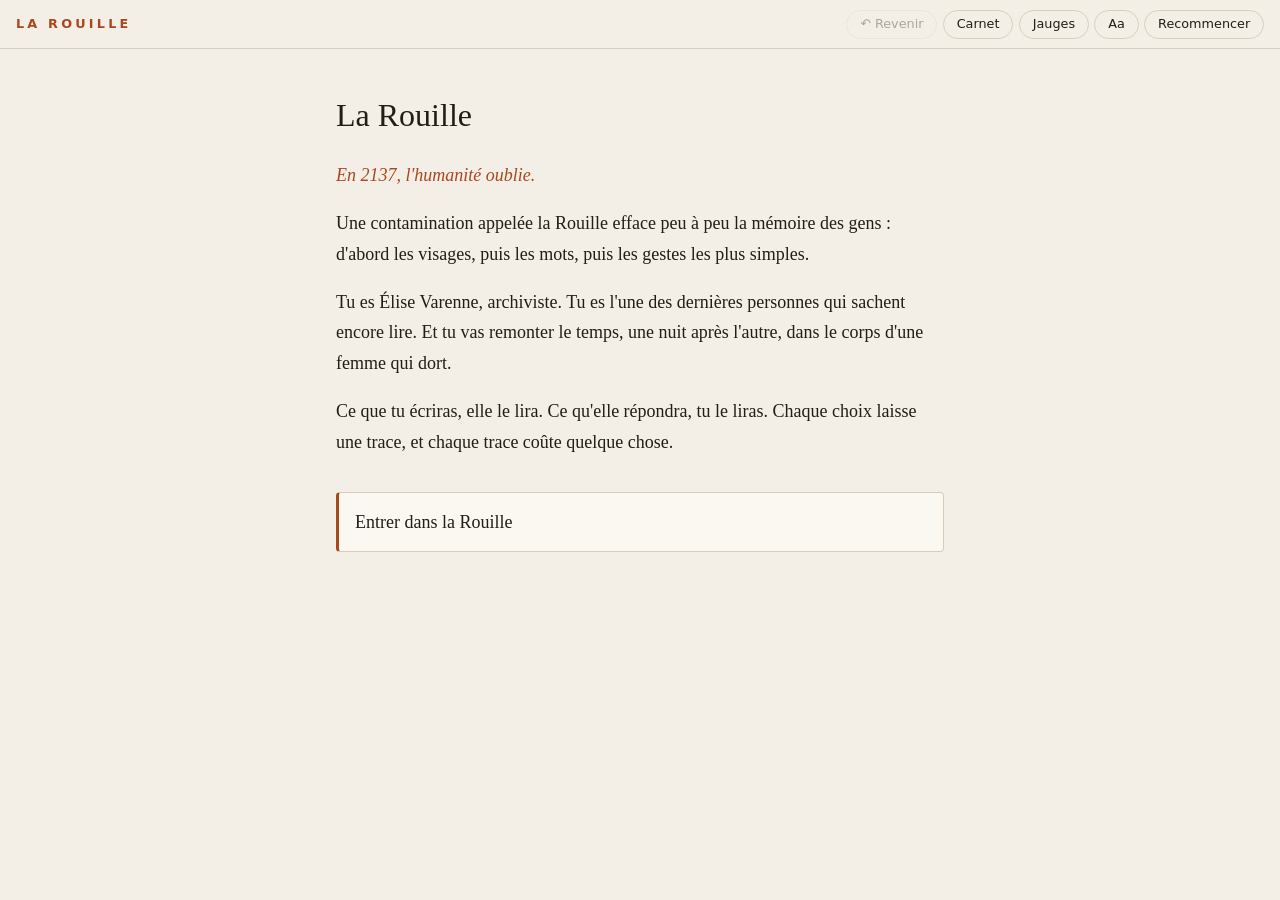
==== site/index.html @ d3f270f4 "Initialise le roman La Rouille et son livre interactif - Bible du roman : synopsis, personnages, uni" ====
<!doctype html>
<html lang="fr">
<head>
  <meta charset="utf-8">
  <meta name="viewport" content="width=device-width, initial-scale=1">
  <title>La Rouille</title>
  <meta name="description" content="La Rouille : un roman interactif de science-fiction. Écris à ton ancêtre à travers le temps.">
  <link rel="stylesheet" href="style.css">
</head>
<body data-pov="neutre">
  <header class="bar">
    <span class="brand">La Rouille</span>
    <nav aria-label="Outils">
      <button id="btn-back" type="button" title="Revenir au choix précédent">↶ Revenir</button>
      <button id="btn-carnet" type="button" aria-expanded="false" aria-controls="carnet" data-count="0">Carnet</button>
      <button id="btn-gauges" type="button" aria-expanded="false" aria-controls="gauges">Jauges</button>
      <button id="btn-font" type="button" title="Taille du texte" aria-label="Changer la taille du texte">Aa</button>
      <button id="btn-restart" type="button">Recommencer</button>
    </nav>
  </header>

  <section id="gauges" class="gauges" hidden aria-label="Jauges">
    <div id="gauge-bars"></div>
  </section>

  <main>
    <article id="scene" class="scene enter" aria-live="polite">
      <p id="chapter" class="chapter"></p>
      <h1 id="title" tabindex="-1"></h1>
      <div id="text" class="text"></div>
      <div id="choices" class="choices"></div>
    </article>
  </main>

  <aside id="carnet" class="carnet" hidden aria-label="Le carnet">
    <div class="carnet-head">
      <h2>Le carnet</h2>
      <button id="close-carnet" type="button" aria-label="Fermer le carnet">✕</button>
    </div>
    <ol id="carnet-list"></ol>
  </aside>

  <noscript><p style="padding:1rem">Ce livre interactif nécessite JavaScript.</p></noscript>
  <script src="story.js"></script>
  <script src="engine.js"></script>
</body>
</html>
---- site/style.css ----
:root {
  --bg: #f4efe6;
  --fg: #231d17;
  --muted: #6d6358;
  --rust: #a8481f;
  --rust-soft: #e9d3c6;
  --panel: #fbf8f2;
  --line: #d8cdbd;
  --ink-blue: #2a4f8a;
  --ink-black: #1a1a1a;
  --size: 1.125rem;
}
@media (prefers-color-scheme: dark) {
  :root:not([data-theme="light"]) {
    --bg: #14110e; --fg: #e8dfd2; --muted: #9a8e80; --rust: #d9733f;
    --rust-soft: #3a261b; --panel: #1c1814; --line: #382f27;
    --ink-blue: #7fa4e0; --ink-black: #e8dfd2;
  }
}
* { box-sizing: border-box; }
html { -webkit-text-size-adjust: 100%; }
body {
  margin: 0; background: var(--bg); color: var(--fg);
  font: var(--size)/1.7 Georgia, "Iowan Old Style", "Palatino Linotype", serif;
  transition: background .6s ease;
}
body[data-size="large"] { --size: 1.3rem; }
body[data-size="xlarge"] { --size: 1.5rem; }
body[data-pov="lucie"] { --bg: #eef1f3; }
@media (prefers-color-scheme: dark) { body[data-pov="lucie"] { --bg: #101418; } }
body[data-pov="elise"] { --rust: #b5461a; }

.bar {
  position: sticky; top: 0; z-index: 5;
  display: flex; flex-wrap: wrap; align-items: center; justify-content: space-between; gap: .5rem;
  padding: .6rem 16px; background: color-mix(in srgb, var(--bg) 88%, transparent);
  backdrop-filter: blur(6px); border-bottom: 1px solid var(--line);
  font: .8rem/1 system-ui, sans-serif;
}
.brand { letter-spacing: .25em; text-transform: uppercase; color: var(--rust); font-weight: 600; }
.bar nav { display: flex; flex-wrap: wrap; gap: .35rem; }
.bar button {
  font: inherit; color: var(--fg); background: transparent;
  border: 1px solid var(--line); border-radius: 999px; padding: .45rem .8rem; cursor: pointer;
}
.bar button:hover:not(:disabled) { border-color: var(--rust); color: var(--rust); }
.bar button:disabled { opacity: .35; cursor: default; }
#btn-carnet[data-count]:not([data-count="0"])::after { content: " · " attr(data-count); color: var(--rust); }

.gauges { padding: .8rem 16px; border-bottom: 1px solid var(--line); background: var(--panel); font: .8rem/1.2 system-ui, sans-serif; }
.gauges[hidden], .carnet[hidden] { display: none; }
#gauge-bars { max-width: 40rem; margin: 0 auto; display: grid; gap: .5rem; }
.gauge { display: grid; grid-template-columns: 10rem 1fr; gap: .8rem; align-items: center; color: var(--muted); }
.g-bar { height: .45rem; background: var(--line); border-radius: 99px; overflow: hidden; }
.g-bar i { display: block; height: 100%; background: var(--rust); transition: width .6s ease; }

main { padding: 2.5rem 16px 6rem; }
.scene { max-width: 38rem; margin: 0 auto; }
.scene.enter { animation: fade .6s ease both; }
@keyframes fade { from { opacity: 0; transform: translateY(6px); } to { opacity: 1; transform: none; } }

.chapter { margin: 0 0 .4rem; font: .75rem/1 system-ui, sans-serif; letter-spacing: .18em; text-transform: uppercase; color: var(--muted); }
h1 { margin: 0 0 1.6rem; font-size: 2rem; line-height: 1.2; font-weight: 400; outline: none; }
.text p { margin: 0 0 1.1rem; animation: fade .7s ease both; }
.text em { color: var(--rust); font-style: italic; }
.rouille { color: var(--rust); opacity: .55; letter-spacing: -.05em; }

body[data-pov="lucie"] .text p { font-family: system-ui, -apple-system, "Segoe UI", sans-serif; font-size: .95em; line-height: 1.75; }
body[data-pov="lucie"] h1 { font-family: system-ui, sans-serif; font-weight: 500; }
body[data-pov="lucie"] .text em { color: var(--ink-blue); }

.choices { display: grid; gap: .7rem; margin-top: 2.2rem; }
.choice {
  text-align: left; font: inherit; color: var(--fg); background: var(--panel);
  border: 1px solid var(--line); border-left: 3px solid var(--rust); border-radius: 4px;
  padding: .85rem 1rem; cursor: pointer; transition: transform .15s ease, border-color .15s ease, background .15s ease;
}
.choice:hover, .choice:focus-visible { transform: translateX(3px); border-color: var(--rust); background: var(--rust-soft); outline: none; }
.choice.restart { border-left-color: var(--muted); color: var(--muted); }

.carnet {
  position: fixed; right: 0; top: 0; bottom: 0; z-index: 10; width: min(26rem, 100%);
  background: var(--panel); border-left: 1px solid var(--line); padding: 1rem 16px 2rem;
  overflow-y: auto; box-shadow: -8px 0 30px rgba(0,0,0,.18);
  background-image: repeating-linear-gradient(transparent, transparent 31px, var(--line) 32px);
}
.carnet-head { display: flex; align-items: center; justify-content: space-between; }
.carnet h2 { margin: 0; font-weight: 400; letter-spacing: .1em; }
.carnet-head button { font: 1rem system-ui; border: 0; background: none; color: var(--fg); cursor: pointer; padding: .4rem .6rem; }
.carnet ol { list-style: none; margin: 1rem 0 0; padding: 0; display: grid; gap: 1rem; }
.entry { background: var(--panel); border: 1px solid var(--line); border-radius: 4px; padding: .7rem .9rem; font-size: 1rem; line-height: 1.5; }
.entry .who { display: block; font: .68rem/1 system-ui, sans-serif; letter-spacing: .12em; text-transform: uppercase; color: var(--muted); margin-bottom: .4rem; }
.entry.elise { color: var(--ink-black); border-left: 3px solid var(--ink-black); }
.entry.lucie { color: var(--ink-blue); border-left: 3px solid var(--ink-blue); font-family: system-ui, sans-serif; font-size: .95rem; }
.carnet .empty { color: var(--muted); font-style: italic; }

@media (max-width: 480px) {
  h1 { font-size: 1.6rem; }
  .gauge { grid-template-columns: 7.5rem 1fr; }
}
@media (prefers-reduced-motion: reduce) {
  *, *::before, *::after { animation: none !important; transition: none !important; }
}
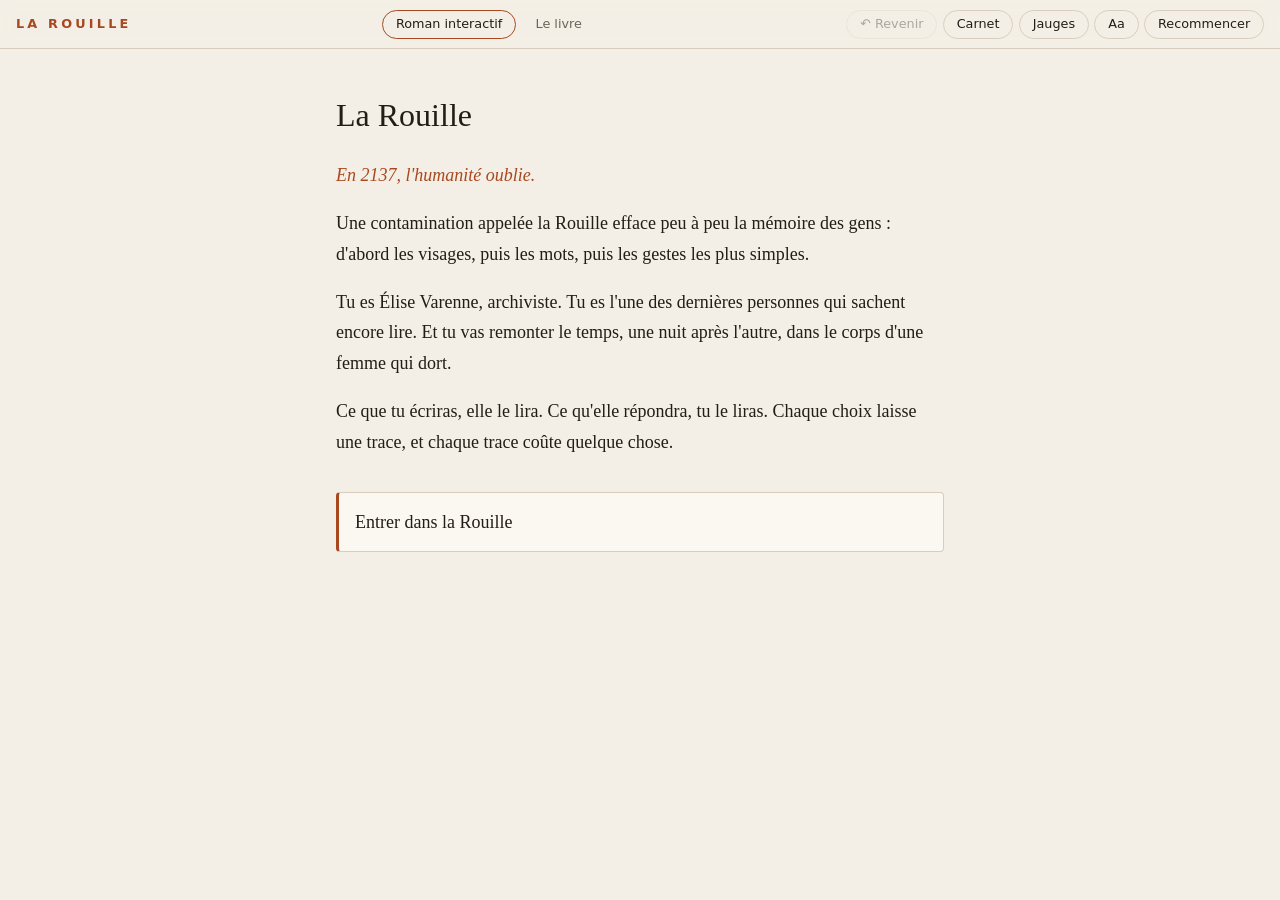
==== commit e2071e58: "Ajoute l'onglet Le livre (lecture linéaire) à côté du roman interactif Co-Authored-By: Claude Sonnet" ====
--- a/site/index.html
+++ b/site/index.html
@@ -10,7 +10,11 @@
 <body data-pov="neutre">
   <header class="bar">
     <span class="brand">La Rouille</span>
-    <nav aria-label="Outils">
+    <nav class="tabs" aria-label="Sections">
+      <a id="tab-story" href="#" aria-current="page">Roman interactif</a>
+      <a id="tab-book" href="#livre" aria-current="false">Le livre</a>
+    </nav>
+    <nav class="tools story-only" aria-label="Outils">
       <button id="btn-back" type="button" title="Revenir au choix précédent">↶ Revenir</button>
       <button id="btn-carnet" type="button" aria-expanded="false" aria-controls="carnet" data-count="0">Carnet</button>
       <button id="btn-gauges" type="button" aria-expanded="false" aria-controls="gauges">Jauges</button>
@@ -19,11 +23,11 @@
     </nav>
   </header>
 
-  <section id="gauges" class="gauges" hidden aria-label="Jauges">
+  <section id="gauges" class="gauges story-only" hidden aria-label="Jauges">
     <div id="gauge-bars"></div>
   </section>
 
-  <main>
+  <main class="story-only">
     <article id="scene" class="scene enter" aria-live="polite">
       <p id="chapter" class="chapter"></p>
       <h1 id="title" tabindex="-1"></h1>
@@ -32,7 +36,7 @@
     </article>
   </main>
 
-  <aside id="carnet" class="carnet" hidden aria-label="Le carnet">
+  <aside id="carnet" class="carnet story-only" hidden aria-label="Le carnet">
     <div class="carnet-head">
       <h2>Le carnet</h2>
       <button id="close-carnet" type="button" aria-label="Fermer le carnet">✕</button>
@@ -40,8 +44,12 @@
     <ol id="carnet-list"></ol>
   </aside>
 
+  <main id="book" class="book-only" aria-live="polite"></main>
+
   <noscript><p style="padding:1rem">Ce livre interactif nécessite JavaScript.</p></noscript>
   <script src="story.js"></script>
   <script src="engine.js"></script>
+  <script src="book.js"></script>
+  <script src="book-ui.js"></script>
 </body>
 </html>
--- a/site/style.css
+++ b/site/style.css
@@ -101,3 +101,29 @@
 @media (prefers-reduced-motion: reduce) {
   *, *::before, *::after { animation: none !important; transition: none !important; }
 }
+
+/* ---------- Onglets et livre linéaire ---------- */
+.tabs { display: flex; gap: .25rem; }
+.tabs a { color: var(--muted); text-decoration: none; padding: .45rem .8rem; border-radius: 999px; border: 1px solid transparent; font: .8rem/1 system-ui, sans-serif; }
+.tabs a:hover { color: var(--rust); }
+.tabs a[aria-current="page"] { color: var(--fg); border-color: var(--rust); }
+.bar .tools { display: flex; flex-wrap: wrap; gap: .35rem; }
+body[data-view="livre"] .story-only, body:not([data-view="livre"]) .book-only { display: none !important; }
+body[data-view="livre"] { --bg: #f4efe6; }
+@media (prefers-color-scheme: dark) { body[data-view="livre"] { --bg: #14110e; } }
+.lede { font-size: 1.05em; color: var(--muted); }
+.meta { font: .78rem/1 system-ui, sans-serif; letter-spacing: .08em; color: var(--muted); margin: 1.4rem 0; }
+.toc { list-style: none; padding: 0; margin: 0; border-top: 1px solid var(--line); }
+.toc li { border-bottom: 1px solid var(--line); }
+.toc a, .toc li.soon { display: grid; grid-template-columns: 2rem 1fr auto; gap: .8rem; align-items: baseline; padding: .8rem .2rem; color: inherit; text-decoration: none; }
+.toc a:hover .t { color: var(--rust); }
+.toc .num { color: var(--rust); font-variant-numeric: tabular-nums; }
+.toc .p { font: .75rem/1 system-ui, sans-serif; color: var(--muted); }
+.toc li.soon { color: var(--muted); opacity: .6; }
+.prose p { margin: 0 0 1.05rem; text-indent: 1.4em; text-align: justify; hyphens: auto; }
+.prose p:first-child, .prose .sep + p { text-indent: 0; }
+.prose em { font-style: italic; color: inherit; }
+.prose .sep { text-indent: 0; text-align: center; color: var(--muted); margin: 1.6rem 0; }
+.pager { display: flex; justify-content: space-between; gap: 1rem; margin-top: 3rem; padding-top: 1rem; border-top: 1px solid var(--line); font: .85rem/1.3 system-ui, sans-serif; }
+.pager a { color: var(--rust); text-decoration: none; }
+@media (max-width: 480px) { .bar { gap: .4rem; } }
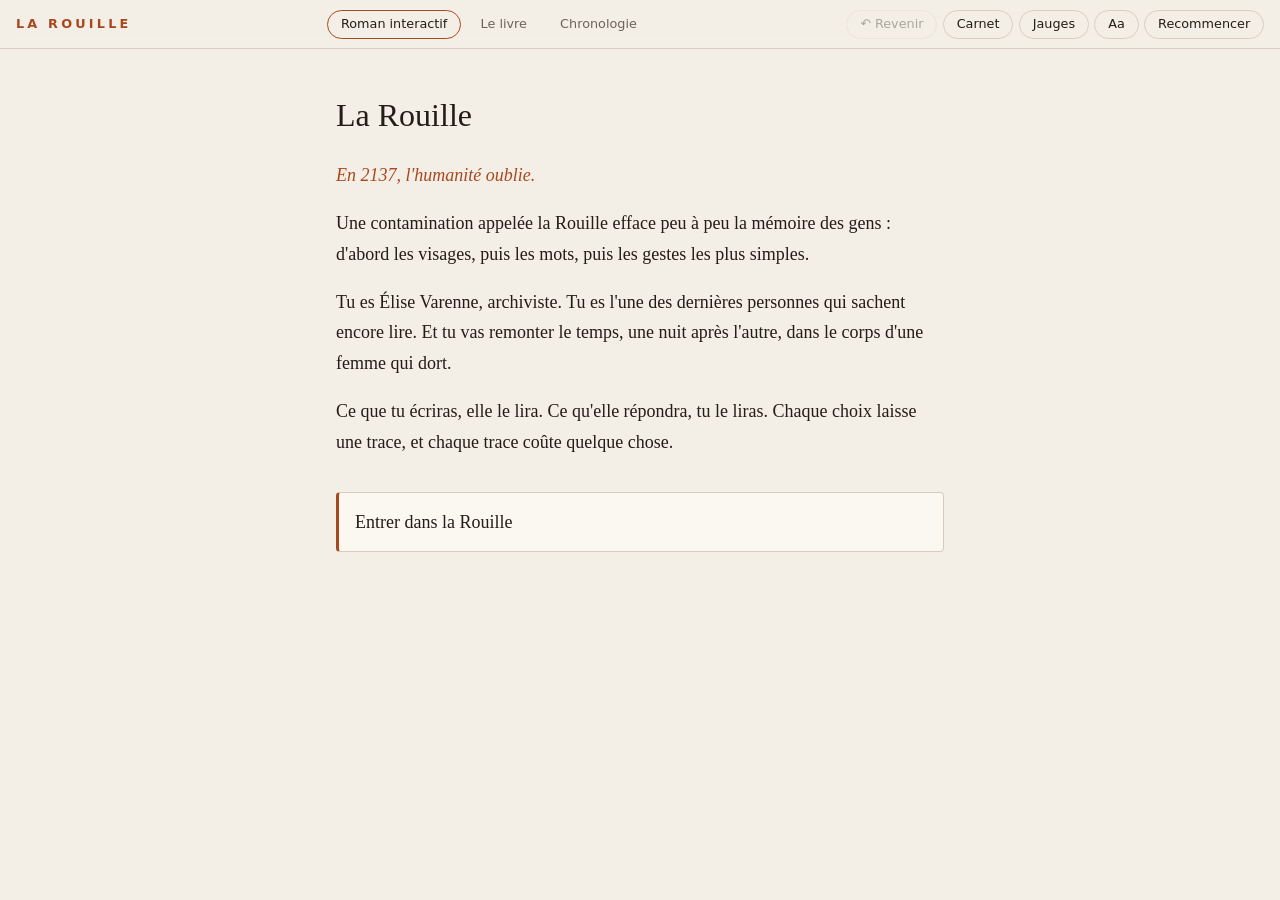
==== commit 6705e108: "Ajoute l'onglet Chronologie : schéma temporel dévoilé acte par acte Co-Authored-By: Claude Opus 5.5 " ====
--- a/site/index.html
+++ b/site/index.html
@@ -13,6 +13,7 @@
     <nav class="tabs" aria-label="Sections">
       <a id="tab-story" href="#" aria-current="page">Roman interactif</a>
       <a id="tab-book" href="#livre" aria-current="false">Le livre</a>
+      <a id="tab-chrono" href="#chrono" aria-current="false">Chronologie</a>
     </nav>
     <nav class="tools story-only" aria-label="Outils">
       <button id="btn-back" type="button" title="Revenir au choix précédent">↶ Revenir</button>
@@ -45,11 +46,13 @@
   </aside>
 
   <main id="book" class="book-only" aria-live="polite"></main>
+  <main id="chrono" class="chrono-only"></main>
 
   <noscript><p style="padding:1rem">Ce livre interactif nécessite JavaScript.</p></noscript>
   <script src="story.js"></script>
   <script src="engine.js"></script>
   <script src="book.js"></script>
   <script src="book-ui.js"></script>
+  <script src="chrono.js"></script>
 </body>
 </html>
--- a/site/style.css
+++ b/site/style.css
@@ -26,8 +26,8 @@
 }
 body[data-size="large"] { --size: 1.3rem; }
 body[data-size="xlarge"] { --size: 1.5rem; }
-body[data-pov="lucie"] { --bg: #eef1f3; }
-@media (prefers-color-scheme: dark) { body[data-pov="lucie"] { --bg: #101418; } }
+body[data-pov="sophia"] { --bg: #eef1f3; }
+@media (prefers-color-scheme: dark) { body[data-pov="sophia"] { --bg: #101418; } }
 body[data-pov="elise"] { --rust: #b5461a; }
 
 .bar {
@@ -65,9 +65,9 @@
 .text em { color: var(--rust); font-style: italic; }
 .rouille { color: var(--rust); opacity: .55; letter-spacing: -.05em; }
 
-body[data-pov="lucie"] .text p { font-family: system-ui, -apple-system, "Segoe UI", sans-serif; font-size: .95em; line-height: 1.75; }
-body[data-pov="lucie"] h1 { font-family: system-ui, sans-serif; font-weight: 500; }
-body[data-pov="lucie"] .text em { color: var(--ink-blue); }
+body[data-pov="sophia"] .text p { font-family: system-ui, -apple-system, "Segoe UI", sans-serif; font-size: .95em; line-height: 1.75; }
+body[data-pov="sophia"] h1 { font-family: system-ui, sans-serif; font-weight: 500; }
+body[data-pov="sophia"] .text em { color: var(--ink-blue); }
 
 .choices { display: grid; gap: .7rem; margin-top: 2.2rem; }
 .choice {
@@ -91,7 +91,7 @@
 .entry { background: var(--panel); border: 1px solid var(--line); border-radius: 4px; padding: .7rem .9rem; font-size: 1rem; line-height: 1.5; }
 .entry .who { display: block; font: .68rem/1 system-ui, sans-serif; letter-spacing: .12em; text-transform: uppercase; color: var(--muted); margin-bottom: .4rem; }
 .entry.elise { color: var(--ink-black); border-left: 3px solid var(--ink-black); }
-.entry.lucie { color: var(--ink-blue); border-left: 3px solid var(--ink-blue); font-family: system-ui, sans-serif; font-size: .95rem; }
+.entry.sophia { color: var(--ink-blue); border-left: 3px solid var(--ink-blue); font-family: system-ui, sans-serif; font-size: .95rem; }
 .carnet .empty { color: var(--muted); font-style: italic; }
 
 @media (max-width: 480px) {
@@ -108,9 +108,9 @@
 .tabs a:hover { color: var(--rust); }
 .tabs a[aria-current="page"] { color: var(--fg); border-color: var(--rust); }
 .bar .tools { display: flex; flex-wrap: wrap; gap: .35rem; }
-body[data-view="livre"] .story-only, body:not([data-view="livre"]) .book-only { display: none !important; }
-body[data-view="livre"] { --bg: #f4efe6; }
-@media (prefers-color-scheme: dark) { body[data-view="livre"] { --bg: #14110e; } }
+body:not([data-view="story"]) .story-only, body:not([data-view="livre"]) .book-only, body:not([data-view="chrono"]) .chrono-only { display: none !important; }
+body[data-view="livre"], body[data-view="chrono"] { --bg: #f4efe6; }
+@media (prefers-color-scheme: dark) { body[data-view="livre"], body[data-view="chrono"] { --bg: #14110e; } }
 .lede { font-size: 1.05em; color: var(--muted); }
 .meta { font: .78rem/1 system-ui, sans-serif; letter-spacing: .08em; color: var(--muted); margin: 1.4rem 0; }
 .toc { list-style: none; padding: 0; margin: 0; border-top: 1px solid var(--line); }
@@ -127,3 +127,44 @@
 .pager { display: flex; justify-content: space-between; gap: 1rem; margin-top: 3rem; padding-top: 1rem; border-top: 1px solid var(--line); font: .85rem/1.3 system-ui, sans-serif; }
 .pager a { color: var(--rust); text-decoration: none; }
 @media (max-width: 480px) { .bar { gap: .4rem; } }
+
+/* ---------- Chronologie ---------- */
+#chrono { padding: 2.5rem 16px 6rem; }
+#chrono .scene { max-width: 40rem; }
+.levels { display: flex; flex-wrap: wrap; gap: .4rem; margin: 1.2rem 0 .4rem; }
+.levels button { font: .8rem/1 system-ui, sans-serif; color: var(--fg); background: var(--panel); border: 1px solid var(--line); border-radius: 999px; padding: .55rem .9rem; cursor: pointer; }
+.levels button[aria-pressed="true"] { border-color: var(--rust); color: var(--rust); background: var(--rust-soft); }
+.level-hint { font: .8rem/1.4 system-ui, sans-serif; color: var(--muted); margin: 0 0 1rem; }
+.chrono-wrap { background: var(--panel); border: 1px solid var(--line); border-radius: 8px; padding: 8px 4px; }
+.chrono-svg { display: block; width: 100%; height: auto; font-family: system-ui, sans-serif; }
+.chrono-svg .axis { stroke: var(--muted); stroke-width: 1; }
+.chrono-svg .year { fill: var(--muted); font-size: 10px; }
+.chrono-svg .col { fill: var(--fg); font-size: 11px; font-weight: 600; letter-spacing: .04em; }
+.chrono-svg .lbl { fill: var(--fg); font-size: 10.5px; }
+.chrono-svg .blood { stroke: var(--fg); stroke-width: 2; opacity: .55; }
+.chrono-svg .blood.dashed { stroke-dasharray: 4 4; }
+.chrono-svg .union { stroke: var(--muted); stroke-width: 1.2; stroke-dasharray: 2 3; }
+.chrono-svg .node { fill: var(--panel); stroke: var(--fg); stroke-width: 2; }
+.chrono-svg .node.host { fill: var(--rust-soft); stroke: var(--rust); }
+.chrono-svg .node.trav { fill: var(--rust); stroke: var(--rust); }
+.chrono-svg .node.evt { stroke: var(--muted); }
+.chrono-svg .node.danger { fill: var(--rust); stroke: var(--rust); }
+.chrono-svg .node.inv { fill: var(--rust); stroke: var(--rust); }
+.chrono-svg .inv-lbl, .chrono-svg .danger-lbl { fill: var(--rust); font-weight: 600; }
+.chrono-svg .ok-lbl { fill: #3f7a52; font-weight: 600; }
+.chrono-svg .trav, .chrono-svg .fall, .chrono-svg .loop { fill: none; stroke-width: 2; }
+.chrono-svg .trav { stroke: var(--rust); }
+.chrono-svg .fall { stroke: var(--rust); stroke-dasharray: 6 4; }
+.chrono-svg .loop { stroke: var(--muted); stroke-dasharray: 2 4; }
+.chrono-svg .m-trav path, .chrono-svg .m-fall path { fill: var(--rust); }
+.chrono-svg .m-loop path { fill: var(--muted); }
+.chrono-svg .trav-lbl, .chrono-svg .fall-lbl { fill: var(--rust); font-size: 10px; font-style: italic; }
+.chrono-svg .loop-lbl { fill: var(--muted); font-size: 10px; font-style: italic; }
+.chrono-svg .band { fill: var(--rust-soft); opacity: .55; }
+.chrono-svg .band.new { fill: none; stroke: var(--rust); stroke-dasharray: 5 4; opacity: 1; }
+.chrono-svg .quote { fill: var(--rust); font: italic 13px Georgia, serif; }
+.chrono-notes { margin: 1.4rem 0 0; padding-left: 1.1rem; font-size: .95em; }
+.chrono-notes li { margin-bottom: .6rem; }
+.chrono-notes li.n3, .chrono-notes li.n4 { color: var(--rust); }
+@media (prefers-color-scheme: dark) { .chrono-svg .ok-lbl { fill: #7fc496; } }
+@media (max-width: 480px) { .bar .tabs a { padding: .45rem .55rem; } }
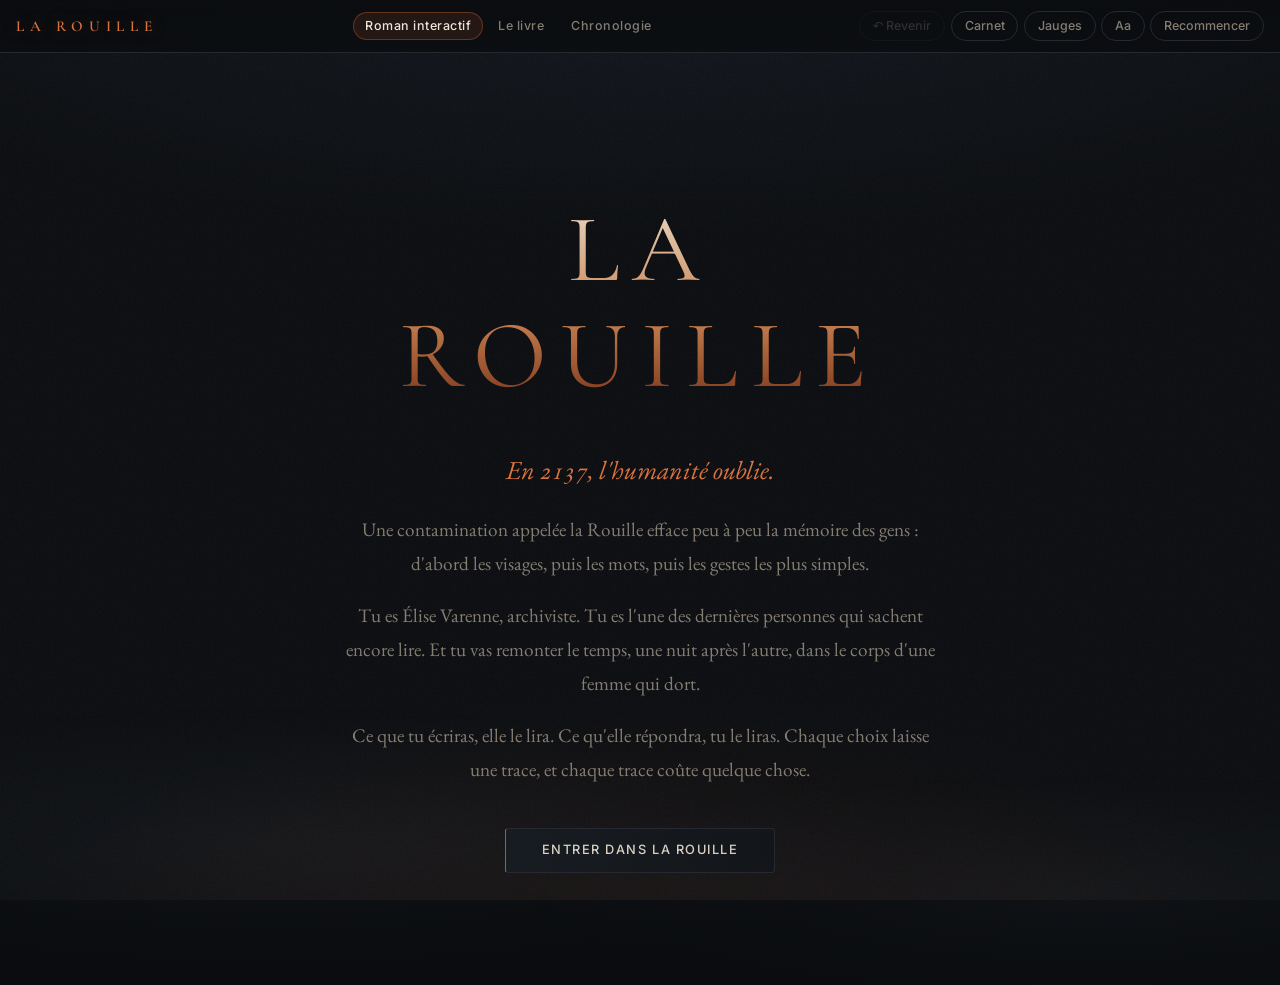
==== commit 51953691: "Site : thème sombre (nuit, brume, rouille), polices de livre, carnet en papier, écran-titre Co-Autho" ====
--- a/site/index.html
+++ b/site/index.html
@@ -5,6 +5,10 @@
   <meta name="viewport" content="width=device-width, initial-scale=1">
   <title>La Rouille</title>
   <meta name="description" content="La Rouille : un roman interactif de science-fiction. Écris à ton ancêtre à travers le temps.">
+  <meta name="theme-color" content="#0a0c0f">
+  <link rel="preconnect" href="https://fonts.googleapis.com">
+  <link rel="preconnect" href="https://fonts.gstatic.com" crossorigin>
+  <link rel="stylesheet" href="https://fonts.googleapis.com/css2?family=Cormorant+Garamond:ital,wght@0,400;0,500;0,600;1,500&family=EB+Garamond:ital,wght@0,400;0,500;1,400&family=Inter:wght@300;400;500;600&display=swap">
   <link rel="stylesheet" href="style.css">
 </head>
 <body data-pov="neutre">
--- a/site/style.css
+++ b/site/style.css
@@ -1,170 +1,291 @@
+/* ============================================================
+   LA ROUILLE — thème sombre
+   Nuit de vallée, béton, vase, une seule couleur chaude : la rouille.
+   ============================================================ */
 :root {
-  --bg: #f4efe6;
-  --fg: #231d17;
-  --muted: #6d6358;
-  --rust: #a8481f;
-  --rust-soft: #e9d3c6;
-  --panel: #fbf8f2;
-  --line: #d8cdbd;
-  --ink-blue: #2a4f8a;
-  --ink-black: #1a1a1a;
-  --size: 1.125rem;
-}
-@media (prefers-color-scheme: dark) {
-  :root:not([data-theme="light"]) {
-    --bg: #14110e; --fg: #e8dfd2; --muted: #9a8e80; --rust: #d9733f;
-    --rust-soft: #3a261b; --panel: #1c1814; --line: #382f27;
-    --ink-blue: #7fa4e0; --ink-black: #e8dfd2;
-  }
-}
+  color-scheme: dark;
+  --bg: #0a0c0f;
+  --bg-2: #101419;
+  --fg: #d8d1c4;
+  --fg-strong: #ece6da;
+  --muted: #847d72;
+  --faint: #4a4741;
+  --line: #262a30;
+  --panel: #12161b;
+  --panel-2: #181d23;
+  --rust: #b8542b;
+  --rust-hi: #d9733f;
+  --rust-soft: rgba(184, 84, 43, .14);
+  --rust-glow: rgba(217, 115, 63, .35);
+  --ink-blue: #6f95c9;
+  --ink-black: #e2dccf;
+  --ok: #7fae8c;
+  --paper: #e6dccb;
+  --paper-line: #cdbfa8;
+  --paper-ink: #1f1b16;
+  --paper-blue: #22457a;
+  --serif: "EB Garamond", "Iowan Old Style", "Palatino Linotype", Georgia, serif;
+  --display: "Cormorant Garamond", "EB Garamond", Georgia, serif;
+  --sans: "Inter", system-ui, -apple-system, "Segoe UI", sans-serif;
+  --size: 1.2rem;
+  --glow: radial-gradient(ellipse 80% 55% at 50% 115%, rgba(184, 84, 43, .10), transparent 70%);
+}
+
 * { box-sizing: border-box; }
-html { -webkit-text-size-adjust: 100%; }
+html { -webkit-text-size-adjust: 100%; background: var(--bg); }
 body {
-  margin: 0; background: var(--bg); color: var(--fg);
-  font: var(--size)/1.7 Georgia, "Iowan Old Style", "Palatino Linotype", serif;
-  transition: background .6s ease;
-}
-body[data-size="large"] { --size: 1.3rem; }
-body[data-size="xlarge"] { --size: 1.5rem; }
-body[data-pov="sophia"] { --bg: #eef1f3; }
-@media (prefers-color-scheme: dark) { body[data-pov="sophia"] { --bg: #101418; } }
-body[data-pov="elise"] { --rust: #b5461a; }
-
+  margin: 0;
+  min-height: 100vh;
+  color: var(--fg);
+  background: var(--bg);
+  background-image:
+    var(--glow),
+    radial-gradient(ellipse 120% 60% at 50% -10%, #141a22 0%, transparent 60%);
+  background-attachment: fixed;
+  font: var(--size)/1.75 var(--serif);
+  font-feature-settings: "liga", "onum";
+  transition: background-color .8s ease;
+}
+body[data-size="large"] { --size: 1.35rem; }
+body[data-size="xlarge"] { --size: 1.55rem; }
+
+/* Grain + brume (décor) */
+body::before {
+  content: ""; position: fixed; inset: 0; z-index: 0; pointer-events: none; opacity: .07;
+  background-image: url("data:image/svg+xml;utf8,<svg xmlns='http://www.w3.org/2000/svg' width='160' height='160'><filter id='n'><feTurbulence type='fractalNoise' baseFrequency='.9' numOctaves='2' stitchTiles='stitch'/><feColorMatrix values='0 0 0 0 1  0 0 0 0 1  0 0 0 0 1  0 0 0 .6 0'/></filter><rect width='100%' height='100%' filter='url(%23n)'/></svg>");
+}
+body::after {
+  content: ""; position: fixed; left: -20%; right: -20%; bottom: -10%; height: 55vh; z-index: 0; pointer-events: none;
+  background: radial-gradient(ellipse 50% 40% at 30% 70%, rgba(150, 165, 185, .05), transparent 70%),
+              radial-gradient(ellipse 45% 35% at 75% 80%, rgba(150, 165, 185, .045), transparent 70%);
+  animation: brume 40s ease-in-out infinite alternate;
+}
+@keyframes brume { from { transform: translateX(-4%); } to { transform: translateX(4%); } }
+header, main, aside, section { position: relative; z-index: 1; }
+
+/* Ambiance selon le point de vue */
+body[data-pov="elise"] { --glow: radial-gradient(ellipse 80% 55% at 50% 115%, rgba(200, 110, 50, .16), transparent 70%); }
+body[data-pov="sophia"] { --glow: radial-gradient(ellipse 80% 55% at 50% 115%, rgba(90, 120, 160, .14), transparent 70%); }
+
+::selection { background: var(--rust); color: #fff; }
+a { color: var(--rust-hi); }
+
+/* ---------- Barre du haut ---------- */
 .bar {
-  position: sticky; top: 0; z-index: 5;
-  display: flex; flex-wrap: wrap; align-items: center; justify-content: space-between; gap: .5rem;
-  padding: .6rem 16px; background: color-mix(in srgb, var(--bg) 88%, transparent);
-  backdrop-filter: blur(6px); border-bottom: 1px solid var(--line);
-  font: .8rem/1 system-ui, sans-serif;
-}
-.brand { letter-spacing: .25em; text-transform: uppercase; color: var(--rust); font-weight: 600; }
-.bar nav { display: flex; flex-wrap: wrap; gap: .35rem; }
+  position: sticky; top: 0; z-index: 20;
+  display: flex; flex-wrap: wrap; align-items: center; justify-content: space-between; gap: .6rem;
+  padding: .7rem 16px;
+  background: linear-gradient(to bottom, rgba(10, 12, 15, .95), rgba(10, 12, 15, .78));
+  backdrop-filter: blur(8px); -webkit-backdrop-filter: blur(8px);
+  border-bottom: 1px solid var(--line);
+  font: 500 .78rem/1 var(--sans);
+}
+.brand {
+  font: 600 .95rem/1 var(--display); letter-spacing: .38em; text-transform: uppercase;
+  color: var(--rust-hi); text-shadow: 0 0 18px var(--rust-glow);
+}
+.tabs { display: flex; gap: .2rem; }
+.tabs a {
+  color: var(--muted); text-decoration: none; padding: .5rem .75rem; border-radius: 999px;
+  letter-spacing: .04em; transition: color .2s, background .2s;
+}
+.tabs a:hover { color: var(--fg-strong); }
+.tabs a[aria-current="page"] { color: var(--fg-strong); background: var(--rust-soft); box-shadow: inset 0 0 0 1px rgba(184, 84, 43, .45); }
+.bar .tools { display: flex; flex-wrap: wrap; gap: .35rem; }
 .bar button {
-  font: inherit; color: var(--fg); background: transparent;
-  border: 1px solid var(--line); border-radius: 999px; padding: .45rem .8rem; cursor: pointer;
-}
-.bar button:hover:not(:disabled) { border-color: var(--rust); color: var(--rust); }
-.bar button:disabled { opacity: .35; cursor: default; }
-#btn-carnet[data-count]:not([data-count="0"])::after { content: " · " attr(data-count); color: var(--rust); }
-
-.gauges { padding: .8rem 16px; border-bottom: 1px solid var(--line); background: var(--panel); font: .8rem/1.2 system-ui, sans-serif; }
+  font: inherit; color: var(--muted); background: transparent; cursor: pointer;
+  border: 1px solid var(--line); border-radius: 999px; padding: .48rem .8rem;
+  transition: color .2s, border-color .2s, background .2s;
+}
+.bar button:hover:not(:disabled) { color: var(--fg-strong); border-color: var(--rust); background: var(--rust-soft); }
+.bar button:disabled { opacity: .3; cursor: default; }
+#btn-carnet[data-count]:not([data-count="0"])::after { content: " · " attr(data-count); color: var(--rust-hi); }
+
+/* ---------- Jauges ---------- */
+.gauges { padding: .9rem 16px; border-bottom: 1px solid var(--line); background: rgba(16, 20, 25, .9); font: .78rem/1.2 var(--sans); }
 .gauges[hidden], .carnet[hidden] { display: none; }
-#gauge-bars { max-width: 40rem; margin: 0 auto; display: grid; gap: .5rem; }
-.gauge { display: grid; grid-template-columns: 10rem 1fr; gap: .8rem; align-items: center; color: var(--muted); }
-.g-bar { height: .45rem; background: var(--line); border-radius: 99px; overflow: hidden; }
-.g-bar i { display: block; height: 100%; background: var(--rust); transition: width .6s ease; }
-
-main { padding: 2.5rem 16px 6rem; }
-.scene { max-width: 38rem; margin: 0 auto; }
-.scene.enter { animation: fade .6s ease both; }
-@keyframes fade { from { opacity: 0; transform: translateY(6px); } to { opacity: 1; transform: none; } }
-
-.chapter { margin: 0 0 .4rem; font: .75rem/1 system-ui, sans-serif; letter-spacing: .18em; text-transform: uppercase; color: var(--muted); }
-h1 { margin: 0 0 1.6rem; font-size: 2rem; line-height: 1.2; font-weight: 400; outline: none; }
-.text p { margin: 0 0 1.1rem; animation: fade .7s ease both; }
-.text em { color: var(--rust); font-style: italic; }
-.rouille { color: var(--rust); opacity: .55; letter-spacing: -.05em; }
-
-body[data-pov="sophia"] .text p { font-family: system-ui, -apple-system, "Segoe UI", sans-serif; font-size: .95em; line-height: 1.75; }
-body[data-pov="sophia"] h1 { font-family: system-ui, sans-serif; font-weight: 500; }
+#gauge-bars { max-width: 40rem; margin: 0 auto; display: grid; gap: .55rem; }
+.gauge { display: grid; grid-template-columns: 10rem 1fr; gap: .8rem; align-items: center; color: var(--muted); letter-spacing: .03em; }
+.g-bar { height: 4px; background: var(--line); border-radius: 99px; overflow: hidden; }
+.g-bar i { display: block; height: 100%; background: linear-gradient(90deg, #7a3418, var(--rust-hi)); box-shadow: 0 0 10px var(--rust-glow); transition: width .8s ease; }
+
+/* ---------- Scène ---------- */
+main { padding: 3.5rem 16px 7rem; }
+.scene { max-width: 37rem; margin: 0 auto; }
+.scene.enter { animation: fade .9s ease both; }
+@keyframes fade { from { opacity: 0; transform: translateY(8px); filter: blur(2px); } to { opacity: 1; transform: none; filter: none; } }
+
+.chapter {
+  margin: 0 0 .7rem; font: 500 .72rem/1 var(--sans); letter-spacing: .28em; text-transform: uppercase; color: var(--rust);
+  display: flex; align-items: center; gap: .8rem;
+}
+.chapter:not(:empty)::after { content: ""; flex: 1; height: 1px; background: linear-gradient(90deg, var(--line), transparent); }
+h1 {
+  margin: 0 0 2rem; font: 500 2.5rem/1.1 var(--display); letter-spacing: .01em;
+  color: var(--fg-strong); outline: none;
+}
+.text p { margin: 0 0 1.2rem; animation: fade 1s ease both; }
+.text em { color: var(--rust-hi); font-style: italic; }
+.rouille { color: var(--rust); opacity: .6; letter-spacing: -.05em; text-shadow: 0 0 6px var(--rust-glow); }
+
+body[data-pov="sophia"] .text p { font-family: var(--sans); font-size: .9em; line-height: 1.8; color: #cdd3da; }
+body[data-pov="sophia"] h1 { font-family: var(--sans); font-weight: 300; letter-spacing: -.01em; font-size: 2.1rem; }
 body[data-pov="sophia"] .text em { color: var(--ink-blue); }
-
-.choices { display: grid; gap: .7rem; margin-top: 2.2rem; }
+body[data-pov="sophia"] .chapter { color: var(--ink-blue); }
+
+/* Écran-titre */
+body[data-scene="titre"] main { padding-top: 16vh; }
+body[data-scene="titre"] .chapter { display: none; }
+body[data-scene="titre"] h1 {
+  font-size: clamp(3.2rem, 13vw, 6rem); font-weight: 400; letter-spacing: .14em; text-transform: uppercase; text-align: center;
+  background: linear-gradient(180deg, #e9ddc9 0%, #c98352 55%, #7a3418 100%);
+  -webkit-background-clip: text; background-clip: text; color: transparent;
+  margin-bottom: 2.5rem;
+}
+body[data-scene="titre"] .text p:first-child { text-align: center; font-size: 1.35em; color: var(--rust-hi); }
+body[data-scene="titre"] .text p { text-align: center; color: var(--muted); }
+body[data-scene="titre"] .choices { justify-items: center; }
+body[data-scene="titre"] .choice { text-align: center; border-left-width: 1px; padding: .95rem 2.2rem; letter-spacing: .12em; text-transform: uppercase; font: 500 .8rem/1 var(--sans); }
+
+/* Choix */
+.choices { display: grid; gap: .75rem; margin-top: 2.6rem; }
 .choice {
-  text-align: left; font: inherit; color: var(--fg); background: var(--panel);
-  border: 1px solid var(--line); border-left: 3px solid var(--rust); border-radius: 4px;
-  padding: .85rem 1rem; cursor: pointer; transition: transform .15s ease, border-color .15s ease, background .15s ease;
-}
-.choice:hover, .choice:focus-visible { transform: translateX(3px); border-color: var(--rust); background: var(--rust-soft); outline: none; }
-.choice.restart { border-left-color: var(--muted); color: var(--muted); }
-
+  position: relative; text-align: left; font: inherit; font-size: .98em; color: var(--fg); cursor: pointer;
+  background: linear-gradient(90deg, rgba(24, 29, 35, .95), rgba(18, 22, 27, .85));
+  border: 1px solid var(--line); border-left: 2px solid var(--rust); border-radius: 3px;
+  padding: .95rem 1.1rem;
+  transition: transform .2s ease, border-color .2s ease, background .2s ease, box-shadow .2s ease, color .2s;
+}
+.choice:hover, .choice:focus-visible {
+  transform: translateX(4px); color: var(--fg-strong); outline: none;
+  border-color: rgba(184, 84, 43, .6); background: linear-gradient(90deg, rgba(184, 84, 43, .16), rgba(18, 22, 27, .9));
+  box-shadow: -6px 0 22px -10px var(--rust-glow);
+}
+.choice.restart { border-left-color: var(--faint); color: var(--muted); }
+
+/* ---------- Carnet : une page de papier dans le noir ---------- */
 .carnet {
-  position: fixed; right: 0; top: 0; bottom: 0; z-index: 10; width: min(26rem, 100%);
-  background: var(--panel); border-left: 1px solid var(--line); padding: 1rem 16px 2rem;
-  overflow-y: auto; box-shadow: -8px 0 30px rgba(0,0,0,.18);
-  background-image: repeating-linear-gradient(transparent, transparent 31px, var(--line) 32px);
-}
-.carnet-head { display: flex; align-items: center; justify-content: space-between; }
-.carnet h2 { margin: 0; font-weight: 400; letter-spacing: .1em; }
-.carnet-head button { font: 1rem system-ui; border: 0; background: none; color: var(--fg); cursor: pointer; padding: .4rem .6rem; }
-.carnet ol { list-style: none; margin: 1rem 0 0; padding: 0; display: grid; gap: 1rem; }
-.entry { background: var(--panel); border: 1px solid var(--line); border-radius: 4px; padding: .7rem .9rem; font-size: 1rem; line-height: 1.5; }
-.entry .who { display: block; font: .68rem/1 system-ui, sans-serif; letter-spacing: .12em; text-transform: uppercase; color: var(--muted); margin-bottom: .4rem; }
-.entry.elise { color: var(--ink-black); border-left: 3px solid var(--ink-black); }
-.entry.sophia { color: var(--ink-blue); border-left: 3px solid var(--ink-blue); font-family: system-ui, sans-serif; font-size: .95rem; }
-.carnet .empty { color: var(--muted); font-style: italic; }
-
-@media (max-width: 480px) {
-  h1 { font-size: 1.6rem; }
+  position: fixed; right: 0; top: 0; bottom: 0; z-index: 30; width: min(27rem, 100%);
+  padding: 1.2rem 20px 2rem; overflow-y: auto;
+  background-color: var(--paper);
+  background-image:
+    linear-gradient(90deg, transparent 2.4rem, rgba(184, 84, 43, .35) 2.4rem, rgba(184, 84, 43, .35) calc(2.4rem + 1px), transparent calc(2.4rem + 1px)),
+    repeating-linear-gradient(transparent 0, transparent 31px, var(--paper-line) 32px);
+  color: var(--paper-ink);
+  box-shadow: -20px 0 60px rgba(0, 0, 0, .7);
+}
+.carnet-head { display: flex; align-items: center; justify-content: space-between; padding-left: 1.6rem; }
+.carnet h2 { margin: 0; font: italic 500 1.6rem/1 var(--display); letter-spacing: .02em; color: var(--paper-ink); }
+.carnet-head button { font: 1.1rem var(--sans); border: 0; background: none; color: var(--paper-ink); cursor: pointer; padding: .4rem .6rem; opacity: .6; }
+.carnet-head button:hover { opacity: 1; }
+.carnet ol { list-style: none; margin: 1.2rem 0 0; padding: 0 0 0 1.6rem; display: grid; gap: 1.1rem; }
+.entry { padding: .2rem 0 .4rem; font: 1.08rem/1.55 var(--serif); border: 0; background: none; }
+.entry .who { display: block; font: 600 .62rem/1 var(--sans); letter-spacing: .16em; text-transform: uppercase; opacity: .55; margin-bottom: .35rem; }
+.entry.elise { color: var(--paper-ink); font-style: italic; }
+.entry.sophia { color: var(--paper-blue); font-family: var(--sans); font-size: .95rem; }
+.entry em { color: inherit; }
+.carnet .empty { color: #7a6f60; font-style: italic; }
+
+/* ---------- Le livre ---------- */
+.lede { font-size: 1.08em; color: var(--muted); font-style: italic; }
+.meta { font: 500 .72rem/1 var(--sans); letter-spacing: .14em; text-transform: uppercase; color: var(--faint); margin: 1.8rem 0; }
+.toc { list-style: none; padding: 0; margin: 0; border-top: 1px solid var(--line); }
+.toc li { border-bottom: 1px solid var(--line); }
+.toc a, .toc li.soon {
+  display: grid; grid-template-columns: 2.2rem 1fr auto; gap: .9rem; align-items: baseline;
+  padding: .85rem .3rem; color: inherit; text-decoration: none; transition: background .2s, padding .2s;
+}
+.toc a:hover { background: var(--rust-soft); padding-left: .7rem; }
+.toc a:hover .t { color: var(--fg-strong); }
+.toc .num { color: var(--rust); font: 500 1.1rem/1 var(--display); font-variant-numeric: oldstyle-nums; }
+.toc .t { font-size: 1.02em; }
+.toc .p { font: .7rem/1 var(--sans); color: var(--faint); letter-spacing: .06em; }
+.toc li.extra .t { font-style: italic; color: var(--muted); }
+.toc small { font: 600 .6rem/1 var(--sans); letter-spacing: .14em; text-transform: uppercase; color: var(--rust); font-style: normal; margin-right: .3rem; }
+.toc li.soon { color: var(--muted); opacity: .6; }
+
+.prose p { margin: 0 0 1.05rem; text-indent: 1.5em; text-align: justify; hyphens: auto; }
+.prose p:first-child, .prose .sep + p, .prose h2.part + p { text-indent: 0; }
+.prose > p:first-child::first-letter {
+  float: left; font: 400 4.2em/.8 var(--display); color: var(--rust-hi); margin: .08em .1em 0 0;
+  text-shadow: 0 0 24px var(--rust-glow);
+}
+.prose em { font-style: italic; color: #e8d9c6; }
+.prose .sep { text-indent: 0; text-align: center; color: var(--rust); letter-spacing: .6em; margin: 2.2rem 0; opacity: .7; }
+.prose h2.part { font: 500 1.6rem/1.2 var(--display); margin: 2.6rem 0 1.2rem; color: var(--rust-hi); letter-spacing: .08em; text-align: center; }
+.pager { display: flex; justify-content: space-between; gap: 1rem; margin-top: 3.5rem; padding-top: 1.2rem; border-top: 1px solid var(--line); font: .82rem/1.35 var(--sans); }
+.pager a { color: var(--muted); text-decoration: none; transition: color .2s; }
+.pager a:hover { color: var(--rust-hi); }
+
+/* ---------- Vues ---------- */
+body:not([data-view="story"]) .story-only,
+body:not([data-view="livre"]) .book-only,
+body:not([data-view="chrono"]) .chrono-only { display: none !important; }
+body[data-view="livre"], body[data-view="chrono"] { --glow: radial-gradient(ellipse 80% 55% at 50% 115%, rgba(184, 84, 43, .08), transparent 70%); }
+
+/* ---------- Chronologie ---------- */
+#chrono { padding: 3.5rem 16px 7rem; }
+#chrono .scene { max-width: 41rem; }
+.levels { display: flex; flex-wrap: wrap; gap: .4rem; margin: 1.4rem 0 .5rem; }
+.levels button {
+  font: 500 .76rem/1 var(--sans); letter-spacing: .06em; color: var(--muted); background: var(--panel);
+  border: 1px solid var(--line); border-radius: 999px; padding: .6rem .95rem; cursor: pointer; transition: all .2s;
+}
+.levels button:hover { color: var(--fg-strong); border-color: var(--rust); }
+.levels button[aria-pressed="true"] { border-color: var(--rust); color: var(--fg-strong); background: var(--rust-soft); box-shadow: 0 0 18px -6px var(--rust-glow); }
+.level-hint { font: .78rem/1.4 var(--sans); color: var(--muted); margin: 0 0 1.2rem; }
+.chrono-wrap {
+  background: linear-gradient(180deg, var(--panel-2), var(--panel)); border: 1px solid var(--line); border-radius: 10px;
+  padding: 10px 6px; box-shadow: 0 30px 80px -40px #000;
+}
+.chrono-svg { display: block; width: 100%; height: auto; font-family: var(--sans); }
+.chrono-svg .axis { stroke: var(--faint); stroke-width: 1; }
+.chrono-svg .year { fill: var(--muted); font-size: 10px; }
+.chrono-svg .col { fill: var(--fg-strong); font-size: 11px; font-weight: 600; letter-spacing: .06em; }
+.chrono-svg .lbl { fill: var(--fg); font-size: 10.5px; }
+.chrono-svg .blood { stroke: var(--muted); stroke-width: 2; opacity: .7; }
+.chrono-svg .blood.dashed { stroke-dasharray: 4 4; }
+.chrono-svg .union { stroke: var(--faint); stroke-width: 1.2; stroke-dasharray: 2 3; }
+.chrono-svg .node { fill: var(--bg); stroke: var(--fg); stroke-width: 2; }
+.chrono-svg .node.host { fill: #2a1a12; stroke: var(--rust-hi); }
+.chrono-svg .node.trav { fill: var(--rust); stroke: var(--rust-hi); filter: drop-shadow(0 0 4px var(--rust-glow)); }
+.chrono-svg .node.evt { stroke: var(--muted); }
+.chrono-svg .node.danger, .chrono-svg .node.inv { fill: var(--rust); stroke: var(--rust-hi); }
+.chrono-svg .inv-lbl, .chrono-svg .danger-lbl { fill: var(--rust-hi); font-weight: 600; }
+.chrono-svg .ok-lbl { fill: var(--ok); font-weight: 600; }
+.chrono-svg .trav, .chrono-svg .fall, .chrono-svg .loop { fill: none; stroke-width: 2; }
+.chrono-svg .trav { stroke: var(--rust-hi); }
+.chrono-svg .fall { stroke: var(--rust); stroke-dasharray: 6 4; }
+.chrono-svg .loop { stroke: var(--muted); stroke-dasharray: 2 4; }
+.chrono-svg .m-trav path { fill: var(--rust-hi); }
+.chrono-svg .m-fall path { fill: var(--rust); }
+.chrono-svg .m-loop path { fill: var(--muted); }
+.chrono-svg .trav-lbl, .chrono-svg .fall-lbl { fill: var(--rust-hi); font-size: 10px; font-style: italic; }
+.chrono-svg .loop-lbl { fill: var(--muted); font-size: 10px; font-style: italic; }
+.chrono-svg .band { fill: var(--rust); opacity: .07; }
+.chrono-svg .band.new { fill: none; stroke: var(--rust); stroke-dasharray: 5 4; opacity: .8; }
+.chrono-svg .quote { fill: var(--rust-hi); font: italic 13px var(--display); }
+.chrono-notes { margin: 1.6rem 0 0; padding-left: 1.1rem; font-size: .95em; }
+.chrono-notes li { margin-bottom: .7rem; }
+.chrono-notes li::marker { color: var(--rust); }
+.chrono-notes li.n3, .chrono-notes li.n4 { color: #e3b79c; }
+.chrono-notes b { color: var(--fg-strong); }
+
+/* ---------- Petits écrans ---------- */
+@media (max-width: 520px) {
+  :root { --size: 1.12rem; }
+  h1 { font-size: 2rem; }
+  .bar { gap: .45rem; padding: .6rem 12px; }
+  .brand { letter-spacing: .28em; font-size: .85rem; }
+  .bar .tabs a { padding: .45rem .55rem; }
+  .bar button { padding: .4rem .6rem; white-space: nowrap; }
+  .bar .tools { flex-wrap: nowrap; overflow-x: auto; width: 100%; scrollbar-width: none; padding-bottom: 2px; }
+  .bar .tools::-webkit-scrollbar { display: none; }
+  .bar .tabs { flex-wrap: nowrap; }
   .gauge { grid-template-columns: 7.5rem 1fr; }
-}
+  .prose p { text-align: left; }
+}
+
 @media (prefers-reduced-motion: reduce) {
   *, *::before, *::after { animation: none !important; transition: none !important; }
 }
-
-/* ---------- Onglets et livre linéaire ---------- */
-.tabs { display: flex; gap: .25rem; }
-.tabs a { color: var(--muted); text-decoration: none; padding: .45rem .8rem; border-radius: 999px; border: 1px solid transparent; font: .8rem/1 system-ui, sans-serif; }
-.tabs a:hover { color: var(--rust); }
-.tabs a[aria-current="page"] { color: var(--fg); border-color: var(--rust); }
-.bar .tools { display: flex; flex-wrap: wrap; gap: .35rem; }
-body:not([data-view="story"]) .story-only, body:not([data-view="livre"]) .book-only, body:not([data-view="chrono"]) .chrono-only { display: none !important; }
-body[data-view="livre"], body[data-view="chrono"] { --bg: #f4efe6; }
-@media (prefers-color-scheme: dark) { body[data-view="livre"], body[data-view="chrono"] { --bg: #14110e; } }
-.lede { font-size: 1.05em; color: var(--muted); }
-.meta { font: .78rem/1 system-ui, sans-serif; letter-spacing: .08em; color: var(--muted); margin: 1.4rem 0; }
-.toc { list-style: none; padding: 0; margin: 0; border-top: 1px solid var(--line); }
-.toc li { border-bottom: 1px solid var(--line); }
-.toc a, .toc li.soon { display: grid; grid-template-columns: 2rem 1fr auto; gap: .8rem; align-items: baseline; padding: .8rem .2rem; color: inherit; text-decoration: none; }
-.toc a:hover .t { color: var(--rust); }
-.toc .num { color: var(--rust); font-variant-numeric: tabular-nums; }
-.toc .p { font: .75rem/1 system-ui, sans-serif; color: var(--muted); }
-.toc li.soon { color: var(--muted); opacity: .6; }
-.prose p { margin: 0 0 1.05rem; text-indent: 1.4em; text-align: justify; hyphens: auto; }
-.prose p:first-child, .prose .sep + p { text-indent: 0; }
-.prose em { font-style: italic; color: inherit; }
-.prose .sep { text-indent: 0; text-align: center; color: var(--muted); margin: 1.6rem 0; }
-.pager { display: flex; justify-content: space-between; gap: 1rem; margin-top: 3rem; padding-top: 1rem; border-top: 1px solid var(--line); font: .85rem/1.3 system-ui, sans-serif; }
-.pager a { color: var(--rust); text-decoration: none; }
-@media (max-width: 480px) { .bar { gap: .4rem; } }
-
-/* ---------- Chronologie ---------- */
-#chrono { padding: 2.5rem 16px 6rem; }
-#chrono .scene { max-width: 40rem; }
-.levels { display: flex; flex-wrap: wrap; gap: .4rem; margin: 1.2rem 0 .4rem; }
-.levels button { font: .8rem/1 system-ui, sans-serif; color: var(--fg); background: var(--panel); border: 1px solid var(--line); border-radius: 999px; padding: .55rem .9rem; cursor: pointer; }
-.levels button[aria-pressed="true"] { border-color: var(--rust); color: var(--rust); background: var(--rust-soft); }
-.level-hint { font: .8rem/1.4 system-ui, sans-serif; color: var(--muted); margin: 0 0 1rem; }
-.chrono-wrap { background: var(--panel); border: 1px solid var(--line); border-radius: 8px; padding: 8px 4px; }
-.chrono-svg { display: block; width: 100%; height: auto; font-family: system-ui, sans-serif; }
-.chrono-svg .axis { stroke: var(--muted); stroke-width: 1; }
-.chrono-svg .year { fill: var(--muted); font-size: 10px; }
-.chrono-svg .col { fill: var(--fg); font-size: 11px; font-weight: 600; letter-spacing: .04em; }
-.chrono-svg .lbl { fill: var(--fg); font-size: 10.5px; }
-.chrono-svg .blood { stroke: var(--fg); stroke-width: 2; opacity: .55; }
-.chrono-svg .blood.dashed { stroke-dasharray: 4 4; }
-.chrono-svg .union { stroke: var(--muted); stroke-width: 1.2; stroke-dasharray: 2 3; }
-.chrono-svg .node { fill: var(--panel); stroke: var(--fg); stroke-width: 2; }
-.chrono-svg .node.host { fill: var(--rust-soft); stroke: var(--rust); }
-.chrono-svg .node.trav { fill: var(--rust); stroke: var(--rust); }
-.chrono-svg .node.evt { stroke: var(--muted); }
-.chrono-svg .node.danger { fill: var(--rust); stroke: var(--rust); }
-.chrono-svg .node.inv { fill: var(--rust); stroke: var(--rust); }
-.chrono-svg .inv-lbl, .chrono-svg .danger-lbl { fill: var(--rust); font-weight: 600; }
-.chrono-svg .ok-lbl { fill: #3f7a52; font-weight: 600; }
-.chrono-svg .trav, .chrono-svg .fall, .chrono-svg .loop { fill: none; stroke-width: 2; }
-.chrono-svg .trav { stroke: var(--rust); }
-.chrono-svg .fall { stroke: var(--rust); stroke-dasharray: 6 4; }
-.chrono-svg .loop { stroke: var(--muted); stroke-dasharray: 2 4; }
-.chrono-svg .m-trav path, .chrono-svg .m-fall path { fill: var(--rust); }
-.chrono-svg .m-loop path { fill: var(--muted); }
-.chrono-svg .trav-lbl, .chrono-svg .fall-lbl { fill: var(--rust); font-size: 10px; font-style: italic; }
-.chrono-svg .loop-lbl { fill: var(--muted); font-size: 10px; font-style: italic; }
-.chrono-svg .band { fill: var(--rust-soft); opacity: .55; }
-.chrono-svg .band.new { fill: none; stroke: var(--rust); stroke-dasharray: 5 4; opacity: 1; }
-.chrono-svg .quote { fill: var(--rust); font: italic 13px Georgia, serif; }
-.chrono-notes { margin: 1.4rem 0 0; padding-left: 1.1rem; font-size: .95em; }
-.chrono-notes li { margin-bottom: .6rem; }
-.chrono-notes li.n3, .chrono-notes li.n4 { color: var(--rust); }
-@media (prefers-color-scheme: dark) { .chrono-svg .ok-lbl { fill: #7fc496; } }
-@media (max-width: 480px) { .bar .tabs a { padding: .45rem .55rem; } }
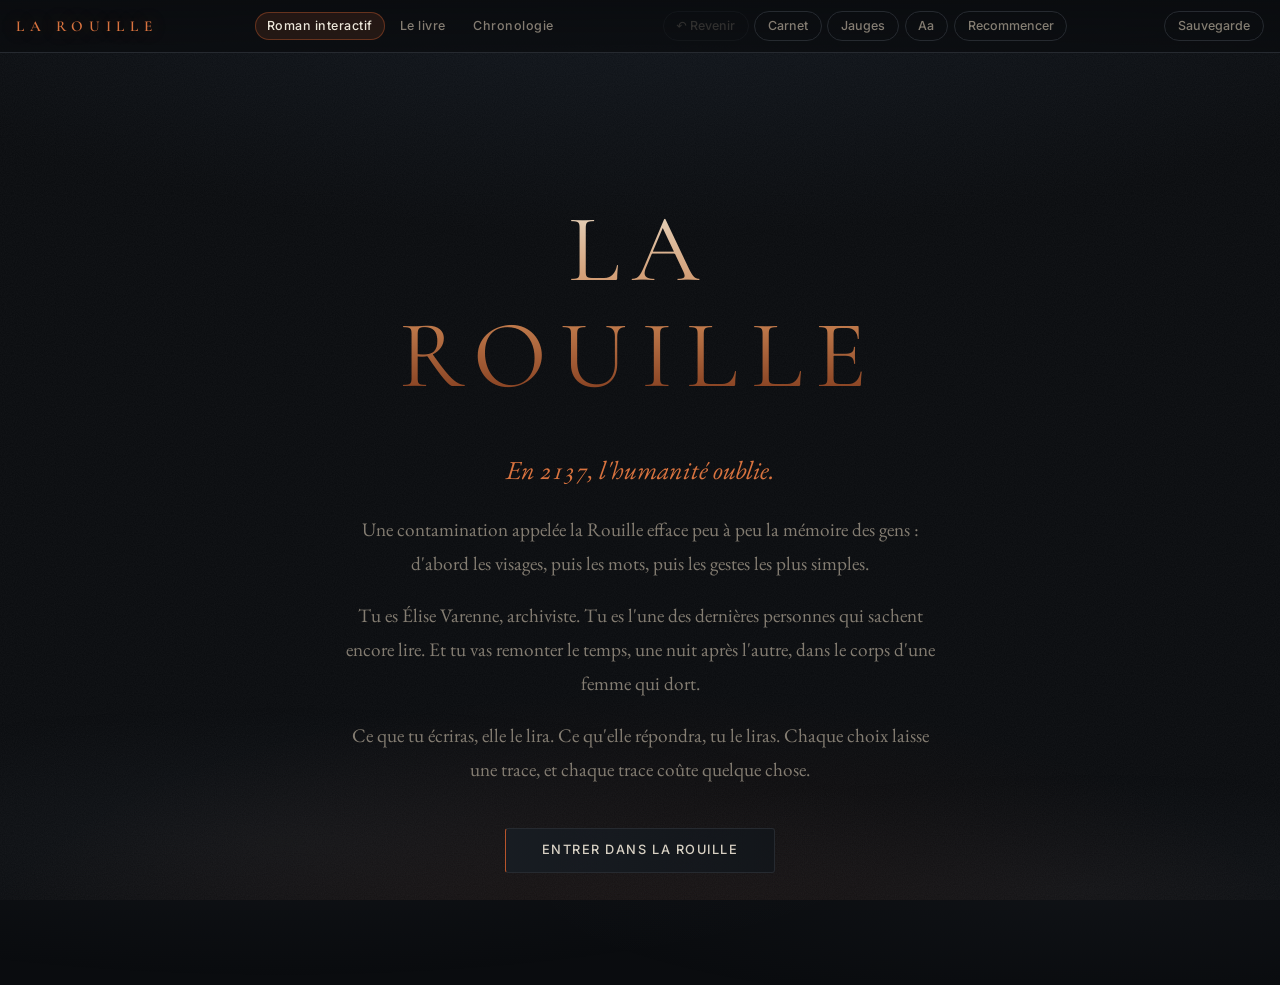
==== commit 673f0f92: "Site : reprise de lecture du livre (position, chapitres lus), export/import de la sauvegarde Co-Auth" ====
--- a/site/index.html
+++ b/site/index.html
@@ -26,7 +26,20 @@
       <button id="btn-font" type="button" title="Taille du texte" aria-label="Changer la taille du texte">Aa</button>
       <button id="btn-restart" type="button">Recommencer</button>
     </nav>
+    <button id="btn-save" class="save-btn" type="button" aria-expanded="false" aria-controls="save-panel" title="Sauvegarder ou restaurer ma progression">Sauvegarde</button>
   </header>
+
+  <section id="save-panel" class="save-panel" hidden aria-label="Sauvegarde">
+    <div class="save-inner">
+      <p id="save-msg" role="status"></p>
+      <div class="save-actions">
+        <button id="save-export" type="button">Télécharger ma sauvegarde</button>
+        <label class="save-file">Restaurer depuis un fichier<input id="save-import" type="file" accept="application/json,.json"></label>
+        <button id="save-close" type="button">Fermer</button>
+      </div>
+      <p class="save-hint">Ta lecture est enregistrée automatiquement dans ce navigateur. Le fichier te permet de la reprendre sur un autre appareil.</p>
+    </div>
+  </section>
 
   <section id="gauges" class="gauges story-only" hidden aria-label="Jauges">
     <div id="gauge-bars"></div>
@@ -58,5 +71,6 @@
   <script src="book.js"></script>
   <script src="book-ui.js"></script>
   <script src="chrono.js"></script>
+  <script src="save-ui.js"></script>
 </body>
 </html>
--- a/site/style.css
+++ b/site/style.css
@@ -134,18 +134,18 @@
 body[data-pov="sophia"] .chapter { color: var(--ink-blue); }
 
 /* Écran-titre */
-body[data-scene="titre"] main { padding-top: 16vh; }
-body[data-scene="titre"] .chapter { display: none; }
-body[data-scene="titre"] h1 {
+body[data-view="story"][data-scene="titre"] main { padding-top: 16vh; }
+body[data-view="story"][data-scene="titre"] .chapter { display: none; }
+body[data-view="story"][data-scene="titre"] h1 {
   font-size: clamp(3.2rem, 13vw, 6rem); font-weight: 400; letter-spacing: .14em; text-transform: uppercase; text-align: center;
   background: linear-gradient(180deg, #e9ddc9 0%, #c98352 55%, #7a3418 100%);
   -webkit-background-clip: text; background-clip: text; color: transparent;
   margin-bottom: 2.5rem;
 }
-body[data-scene="titre"] .text p:first-child { text-align: center; font-size: 1.35em; color: var(--rust-hi); }
-body[data-scene="titre"] .text p { text-align: center; color: var(--muted); }
-body[data-scene="titre"] .choices { justify-items: center; }
-body[data-scene="titre"] .choice { text-align: center; border-left-width: 1px; padding: .95rem 2.2rem; letter-spacing: .12em; text-transform: uppercase; font: 500 .8rem/1 var(--sans); }
+body[data-view="story"][data-scene="titre"] .text p:first-child { text-align: center; font-size: 1.35em; color: var(--rust-hi); }
+body[data-view="story"][data-scene="titre"] .text p { text-align: center; color: var(--muted); }
+body[data-view="story"][data-scene="titre"] .choices { justify-items: center; }
+body[data-view="story"][data-scene="titre"] .choice { text-align: center; border-left-width: 1px; padding: .95rem 2.2rem; letter-spacing: .12em; text-transform: uppercase; font: 500 .8rem/1 var(--sans); }
 
 /* Choix */
 .choices { display: grid; gap: .75rem; margin-top: 2.6rem; }
@@ -289,3 +289,33 @@
 @media (prefers-reduced-motion: reduce) {
   *, *::before, *::after { animation: none !important; transition: none !important; }
 }
+
+/* ---------- Reprise de lecture et sauvegarde ---------- */
+.resume {
+  display: grid; gap: .25rem; margin: 0 0 1.6rem; padding: 1rem 1.1rem; text-decoration: none; color: inherit;
+  background: linear-gradient(90deg, rgba(184, 84, 43, .16), rgba(18, 22, 27, .9));
+  border: 1px solid rgba(184, 84, 43, .5); border-left: 3px solid var(--rust-hi); border-radius: 4px;
+  box-shadow: 0 0 30px -14px var(--rust-glow); transition: transform .2s, box-shadow .2s;
+}
+.resume:hover { transform: translateX(3px); box-shadow: 0 0 34px -10px var(--rust-glow); }
+.resume .r-label { font: 600 .66rem/1 var(--sans); letter-spacing: .2em; text-transform: uppercase; color: var(--rust-hi); }
+.resume .r-title { font: 500 1.25rem/1.25 var(--display); color: var(--fg-strong); }
+.resume .r-pct { font: .72rem/1 var(--sans); color: var(--muted); letter-spacing: .06em; }
+.toc li.done .num { color: var(--ok); font-size: .95rem; }
+.toc li.done .t { color: var(--muted); }
+.save-btn { font: 500 .78rem/1 var(--sans); color: var(--muted); background: transparent; cursor: pointer; border: 1px solid var(--line); border-radius: 999px; padding: .48rem .8rem; }
+.save-btn:hover { color: var(--fg-strong); border-color: var(--rust); background: var(--rust-soft); }
+.save-panel { border-bottom: 1px solid var(--line); background: rgba(16, 20, 25, .94); padding: 1rem 16px; font: .82rem/1.5 var(--sans); position: relative; z-index: 15; }
+.save-panel[hidden] { display: none; }
+.save-inner { max-width: 40rem; margin: 0 auto; display: grid; gap: .7rem; }
+.save-inner p { margin: 0; color: var(--muted); }
+.save-actions { display: flex; flex-wrap: wrap; gap: .5rem; }
+.save-actions button, .save-file {
+  font: 500 .76rem/1 var(--sans); color: var(--fg); background: var(--panel-2); cursor: pointer;
+  border: 1px solid var(--line); border-radius: 999px; padding: .6rem .95rem; transition: border-color .2s, background .2s;
+}
+.save-actions button:hover, .save-file:hover { border-color: var(--rust); background: var(--rust-soft); }
+.save-file input { position: absolute; width: 1px; height: 1px; opacity: 0; overflow: hidden; }
+.save-file:focus-within { border-color: var(--rust-hi); }
+.save-hint { font-size: .74rem; color: var(--faint) !important; }
+@media (max-width: 520px) { .save-btn { padding: .4rem .6rem; } }
